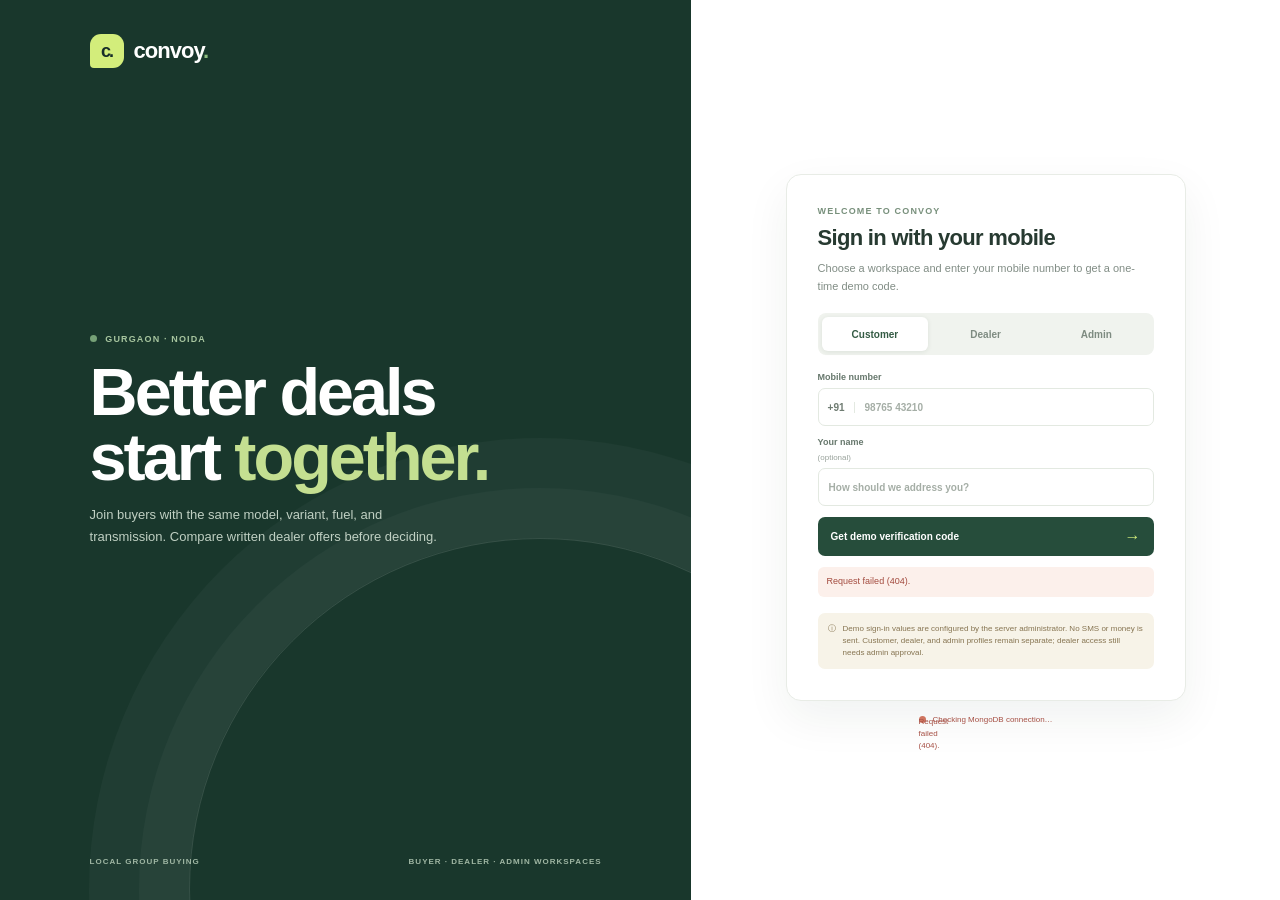
==== portal.html @ 0d0287b5 "feat: prepare protected Convoy group-buying demo Add customer activity, dealer lead filters, admin C" ====
<!doctype html>
<html lang="en">
  <head>
    <meta charset="UTF-8" />
    <meta name="viewport" content="width=device-width, initial-scale=1.0" />
    <meta name="theme-color" content="#172d29" />
    <meta name="description" content="Bring compatible local car buyers together and compare itemized dealer offers." />
    <title>Convoy | Group car buying</title>
    <link rel="stylesheet" href="/portal.css" />
    <script src="/portal.js" defer></script>
  </head>
  <body>
    <main id="loginScreen" class="login-layout">
      <section class="login-story">
        <a class="brand" href="/" aria-label="Convoy home"><span class="brand-mark">c.</span><span>convoy<span class="brand-period">.</span></span></a>
        <div class="story-copy">
          <p class="eyebrow"><span class="eyebrow-dot"></span> GURGAON · NOIDA</p>
          <h1>Better deals<br />start <em>together.</em></h1>
          <p>Join buyers with the same model, variant, fuel, and transmission. Compare written dealer offers before deciding.</p>
        </div>
        <div class="story-foot"><span>LOCAL GROUP BUYING</span><span>BUYER · DEALER · ADMIN WORKSPACES</span></div>
      </section>

      <section class="login-side">
        <div class="login-card">
          <p class="eyebrow">WELCOME TO CONVOY</p>
          <h2>Sign in with your mobile</h2>
          <p class="login-intro">Choose a workspace and enter your mobile number to get a one-time demo code.</p>
          <div class="role-picker" role="group" aria-label="Choose account type">
            <button type="button" class="role-choice active" data-role="CUSTOMER">Customer</button>
            <button type="button" class="role-choice" data-role="DEALER">Dealer</button>
            <button type="button" class="role-choice" data-role="ADMIN">Admin</button>
          </div>
          <form id="loginForm" class="form-stack">
            <label>Mobile number
              <span class="phone-input"><span>+91</span><input id="phoneInput" inputmode="numeric" autocomplete="tel-national" maxlength="10" pattern="[6-9][0-9]{9}" placeholder="98765 43210" required /></span>
            </label>
            <label id="nameField">Your name <span class="optional">(optional)</span><input id="nameInput" maxlength="40" autocomplete="name" placeholder="How should we address you?" /></label>
            <label id="dealerField" class="hidden">Dealership name<input id="dealerInput" maxlength="60" autocomplete="organization" placeholder="e.g. City Motors" /></label>
            <label id="dealerCityField" class="hidden">Dealership city<select id="dealerCityInput"><option value="Gurgaon">Gurgaon</option><option value="Noida">Noida</option></select></label>
            <label id="dealerMakeField" class="hidden">Make represented<select id="dealerMakeInput"></select></label>
            <button id="requestOtpButton" class="primary-button" type="submit">Get demo verification code <span>→</span></button>
          </form>
          <form id="otpForm" class="form-stack hidden">
            <label>6-digit verification code<input id="otpInput" inputmode="numeric" autocomplete="one-time-code" maxlength="6" pattern="[0-9]{6}" placeholder="Enter code" required /></label>
            <button class="primary-button" type="submit">Verify &amp; sign in <span>→</span></button>
            <button id="backToPhoneButton" class="text-button" type="button">Use a different number</button>
          </form>
          <p id="loginMessage" class="message" role="status" aria-live="polite"></p>
          <div class="demo-disclaimer"><span aria-hidden="true">ⓘ</span><span>Demo sign-in values are configured by the server administrator. No SMS or money is sent. Customer, dealer, and admin profiles remain separate; dealer access still needs admin approval.</span></div>
        </div>
        <p id="databaseStatus" class="database-status"><span></span> Checking MongoDB connection…</p>
      </section>
    </main>

    <main id="workspace" class="workspace hidden">
      <aside class="sidebar">
        <a class="brand" href="#top" aria-label="Convoy home"><span class="brand-mark">c.</span><span>convoy<span class="brand-period">.</span></span></a>
        <p class="side-label" id="workspaceLabel">CUSTOMER WORKSPACE</p>
        <a class="side-link active" href="#top"><span aria-hidden="true">⌂</span> Overview</a>
        <a id="groupsNav" class="side-link" href="#buying-groups"><span aria-hidden="true">♧</span> Buying groups</a>
        <a id="ordersNav" class="side-link" href="#my-groups"><span aria-hidden="true">▤</span> My groups</a>
        <a id="dealerNav" class="side-link hidden" href="#dealer-groups"><span aria-hidden="true">↗</span> Dealer leads</a>
        <a id="adminNav" class="side-link hidden" href="#adminTabOverview"><span aria-hidden="true">✓</span> Admin review</a>
        <div class="sidebar-spacer"></div>
        <div class="sidebar-tip">
          <span class="tip-icon" aria-hidden="true">✳</span>
          <b id="sidebarTipTitle">Your choice. Your car.</b>
          <p id="sidebarTipCopy">Compare final on-road totals, not headline discounts.</p>
        </div>
        <div class="sidebar-foot"><span></span> Local demo workspace</div>
      </aside>

      <section class="main-content">
        <header class="topbar">
          <div class="crumb">Workspace <span>/</span><b id="breadcrumbRole">Customer</b></div>
          <div class="topbar-actions"><span class="demo-pill"><i></i> DEMO OTP &amp; PAYMENTS</span><span id="userAvatar" class="user-avatar">C</span><button id="logoutButton" class="logout-button" type="button">Sign out</button></div>
        </header>

        <section id="top" class="welcome-banner">
          <div><p class="eyebrow"><span class="eyebrow-dot"></span> GROUP BUYING, MADE CLEAR</p><h1 id="welcomeTitle">Welcome to Convoy</h1><p id="welcomeCopy">Buy together. Compare itemized quotes. Choose what works for you.</p></div>
          <div class="welcome-art" aria-hidden="true"><div class="welcome-sun"></div><div class="welcome-car"></div><span>BUY BETTER<br />TOGETHER</span></div>
        </section>

        <section id="customerView" class="role-view hidden">
          <section class="stats-grid" aria-label="Customer account summary">
            <article class="stat-card"><span class="stat-label">MY ACTIVE GROUPS</span><div><b id="customerActiveCount">0</b><span class="stat-icon mint">♙</span></div><small>Requests joined or created</small></article>
            <article class="stat-card"><span class="stat-label">PUBLIC GROUPS</span><div><b id="customerGroupCount">0</b><span class="stat-icon peach">⌁</span></div><small>Compatible local buyers</small></article>
            <article class="stat-card accent-stat"><span class="stat-label">DEMO ENTRY FEE</span><div><b>₹500</b><span class="stat-icon lime">✓</span></div><small>Per active membership</small></article>
          </section>

          <section class="customer-grid">
            <div class="main-column">
              <section id="buying-groups" class="panel">
                <div class="panel-heading"><div><p class="eyebrow">PUBLIC GROUPS</p><h2>Find compatible buyers</h2></div><div class="panel-tools"><select id="groupCityFilter" aria-label="Filter by delivery city"><option value="">All cities</option><option value="Gurgaon">Gurgaon</option><option value="Noida">Noida</option></select><button id="refreshCustomerButton" class="quiet-button" type="button">↻ Refresh</button></div></div>
                <p class="panel-description">Groups match the exact model, model year, variant, fuel, transmission, purchase window, and delivery city.</p>
                <div id="customerGroups" class="group-list"></div>
                <div id="customerGroupsEmpty" class="empty-state hidden">No public groups match this filter. Start a group below.</div>
              </section>

              <section id="my-groups" class="panel">
                <div class="panel-heading"><div><p class="eyebrow">YOUR BUYING JOURNEY</p><h2>My groups and offers</h2></div><span id="orderCount" class="count-pill">0 groups</span></div>
                <div id="customerOrders" class="order-list"></div>
                <div id="customerOrdersEmpty" class="empty-state">Groups you create or join will appear here.</div>
              </section>
            </div>

            <aside class="side-column">
              <section id="join-pool" class="panel join-panel">
                <div class="join-head"><span class="join-step">01 / CREATE A BUYING GROUP</span><span class="join-icon">＋</span></div>
                <h2>Start with your exact car</h2>
                <p>A group is for one compatible vehicle specification. Different models form separate groups.</p>
                <form id="groupForm" class="form-stack">
                  <label>Your first name<input id="customerFirstName" maxlength="40" autocomplete="given-name" placeholder="e.g. Aanya" required /></label>
                  <label>Car brand / make<select id="orderMake" required></select></label>
                  <label>Car model<select id="orderModel" required></select></label>
                  <label>Transmission<select id="orderTransmission" required><option value="Manual">Manual</option><option value="Automatic">Automatic</option></select></label>
                  <label>Delivery city<select id="orderCity" required><option value="Gurgaon">Gurgaon</option><option value="Noida">Noida</option></select></label>
                  <label>Fuel type<select id="orderFuel" required><option value="Petrol">Petrol</option><option value="Diesel">Diesel</option><option value="EV">Electric (EV)</option><option value="CNG">CNG</option></select></label>
                  <label>Preferred variant / trim<input id="orderVariant" maxlength="80" placeholder="e.g. SX (O), ZXi, or enter your preference" required /></label>
                  <label>Model year<select id="orderYear"><option>2026</option><option>2027</option><option>2025</option></select></label>
                  <p class="catalog-note">The brand/model directory is not live inventory. Confirm the selected fuel, transmission, trim, and availability with a dealer. Groups match exactly what buyers select.</p>
                  <label>Buying timeline<select id="purchaseWindow"><option value="WITHIN_30_DAYS">Within 30 days</option><option value="ONE_TO_THREE_MONTHS">1–3 months</option><option value="THREE_TO_SIX_MONTHS">3–6 months</option></select></label>
                  <div class="form-row">
                    <label>Buyer target<input id="targetCount" type="number" min="3" max="20" step="1" value="5" required /></label>
                    <label>Group closes<input id="purchaseEndDate" type="date" required /></label>
                  </div>
                  <div class="fee-summary"><span>Entry fee per buyer</span><b>₹500</b></div>
                  <p class="fee-explainer">Demo only. A waitlist spot is free; the entry fee is simulated when you join the group.</p>
                  <button class="submit-button" type="submit">Create group · simulate ₹500 <span>→</span></button>
                  <p id="orderMessage" class="form-message" role="status" aria-live="polite"></p>
                </form>
              </section>
              <section class="panel fee-panel"><p class="eyebrow">FEES, EXPLAINED</p><h2>Clear before you join</h2><div class="fee-line"><span>Active group membership</span><b>₹500</b></div><p>Simulated entry fee. Cancelling before a purchase records a simulated refund.</p><div class="fee-line"><span>Your confirmed purchase</span><b>₹2,000</b></div><p>Recorded only when you individually confirm a dealer offer.</p><div class="simulation-note"><span>ⓘ</span> No real payment is collected. Do not send money for this demo.</div></section>
            </aside>
          </section>
          <section class="panel support-panel">
            <div class="panel-heading"><div><p class="eyebrow">CUSTOMER SUPPORT</p><h2>Report an issue</h2></div></div>
            <form id="customerIssueForm" class="form-stack support-form">
              <div class="form-row">
                <label>Issue type<select id="customerIssueCategory"><option value="QUOTE">Dealer quote</option><option value="PAYMENT">Payment record</option><option value="VEHICLE">Vehicle / delivery</option><option value="DEALER">Dealer conduct</option><option value="ACCOUNT">Account</option><option value="OTHER">Other</option></select></label>
                <label>Related group <span class="optional">(optional)</span><select id="customerIssueGroup"><option value="">No specific group</option></select></label>
              </div>
              <label>Describe the issue<textarea id="customerIssueDescription" rows="3" minlength="10" maxlength="1000" required placeholder="Include the relevant details; do not include sensitive payment information."></textarea></label>
              <button class="submit-button" type="submit">Send to admin review <span>→</span></button>
              <p id="customerIssueMessage" class="form-message" role="status" aria-live="polite"></p>
            </form>
            <div id="customerIssues" class="issue-list"></div>
            <div id="customerIssuesEmpty" class="empty-state">Your reported issues will appear here.</div>
          </section>
        </section>

        <section id="dealerPending" class="panel verification-pending hidden">
          <span class="pending-icon">◷</span><div><p class="eyebrow">DEALER ACCESS</p><h2 id="pendingDealerTitle">Approval required</h2><p id="pendingDealerCopy">A local admin must review and approve this demo dealership before leads and quotes are available.</p></div>
          <button id="refreshDealerApproval" class="quiet-button" type="button">Check approval</button>
        </section>

        <section id="dealerView" class="role-view hidden">
          <section class="stats-grid" aria-label="Dealer account summary">
            <article class="stat-card"><span class="stat-label">ELIGIBLE GROUP LEADS</span><div><b id="dealerGroupCount">0</b><span class="stat-icon mint">♙</span></div><small>Target reached · your make/city</small></article>
            <article class="stat-card"><span class="stat-label">BUYERS IN LEADS</span><div><b id="dealerBuyerCount">0</b><span class="stat-icon peach">⌁</span></div><small>Aggregated counts only</small></article>
            <article class="stat-card accent-stat"><span class="stat-label">MY QUOTATIONS</span><div><b id="dealerQuoteCount">0</b><span class="stat-icon lime">↗</span></div><small>Latest revision per group</small></article>
          </section>
          <section class="dealer-grid">
            <section id="dealer-groups" class="panel">
              <div class="panel-heading"><div><p class="eyebrow">APPROVED DEALER LEADS</p><h2>Target-reached groups</h2></div><button id="refreshDealerButton" class="quiet-button" type="button">↻ Refresh</button></div>
              <p class="panel-description">Only groups matching your approved make and city are listed. Buyer phone numbers and private details are not shared.</p>
              <div class="lead-filters">
                <input id="dealerLeadSearch" type="search" aria-label="Search dealer leads" placeholder="Search model, trim, or city" />
                <select id="dealerLeadQuoteFilter" aria-label="Filter leads by quotation">
                  <option value="ALL">All eligible groups</option>
                  <option value="NO_QUOTES">Waiting for first quote</option>
                  <option value="HAS_QUOTES">Groups with quotes</option>
                </select>
              </div>
              <div id="dealerGroups" class="group-list"></div>
              <div id="dealerGroupsEmpty" class="empty-state hidden">No eligible target-reached group leads in your city yet.</div>
            </section>
            <aside class="panel dealer-quote-panel">
              <div class="dealer-heading"><span class="dealer-icon">↗</span><div><p class="eyebrow">ITEMIZED QUOTATION</p><h2 id="dealerPortalName">Share an offer</h2></div></div>
              <p class="panel-description">Enter written prices. Confirmed benefits reduce the total; conditional offers are displayed separately.</p>
              <form id="dealerQuoteForm" class="form-stack">
                <label>Buying group<select id="dealerGroupSelect" required></select></label>
                <div class="quote-vehicle-card">
                  <span class="quote-vehicle-label">EXACT VEHICLE REQUESTED BY BUYERS</span>
                  <b id="dealerVehicleVariant">Select a buying group to see its requested variant</b>
                </div>
                <label>Quoted exterior colour<input id="vehicleColour" maxlength="50" placeholder="e.g. Atlas White" required /></label>
                <div class="form-row">
                  <label>Dealership outlet / full location<input id="dealerLocation" maxlength="200" placeholder="Outlet name, address, area, city" required /></label>
                  <label>Dealer authorisation reference<input id="authorizationReference" maxlength="100" placeholder="Dealer code or authorisation reference" required /></label>
                </div>
                <div class="form-row">
                  <label>Salesperson name<input id="salespersonName" maxlength="60" required /></label>
                  <label>Sales manager name<input id="managerName" maxlength="60" required /></label>
                </div>
                <div class="form-row">
                  <label>Ex-showroom<input id="dealerExShowroom" type="number" min="1000" max="100000000" step="1000" required /></label>
                  <label>Dealer discount<input id="dealerDiscount" type="number" min="0" max="10000000" step="1000" value="0" required /></label>
                </div>
                <label>GST included in ex-showroom · information only<input id="gstIncludedAmount" type="number" min="0" max="10000000" step="1000" value="0" required /></label>
                <div class="form-row">
                  <label>Confirmed manufacturer benefit<input id="manufacturerBenefit" type="number" min="0" max="10000000" step="1000" value="0" required /></label>
                  <label>Group benefit total<input id="groupBenefitTotal" type="number" min="0" max="100000000" step="1000" value="0" required /></label>
                </div>
                <label>Group benefit description<input id="groupBenefitDescription" maxlength="200" placeholder="Required if a group benefit is offered" /></label>
                <div class="form-row">
                  <label>Insurance amount<input id="insuranceAmount" type="number" min="0" max="10000000" step="1000" value="0" required /></label>
                  <label>Insurance type<select id="insuranceType"><option value="DEALER">Dealer provided</option><option value="BUYER_ARRANGED">Buyer arranged</option></select></label>
                </div>
                <label id="insuranceProviderField">Insurance provider<input id="insuranceProvider" maxlength="100" placeholder="e.g. insurer name" /></label>
                <div class="form-row">
                  <label>RTO / registration fees<input id="registrationAmount" type="number" min="0" max="10000000" step="1000" value="0" required /></label>
                  <label>Road / state tax<input id="roadTaxAmount" type="number" min="0" max="10000000" step="1000" value="0" required /></label>
                </div>
                <div class="form-row">
                  <label>TCS<input id="tcsAmount" type="number" min="0" max="10000000" step="1000" value="0" required /></label>
                  <label>FASTag<input id="fastagAmount" type="number" min="0" max="10000000" step="1000" value="0" required /></label>
                </div>
                <div class="form-row">
                  <label>Hypothecation fee<input id="hypothecationAmount" type="number" min="0" max="10000000" step="1000" value="0" required /></label>
                  <label>Other taxes / statutory charges<input id="otherTaxesAmount" type="number" min="0" max="10000000" step="1000" value="0" required /></label>
                </div>
                <label id="otherTaxesExplanationField" class="hidden">Explain other taxes / charges<input id="otherTaxesExplanation" maxlength="500" /></label>
                <div class="form-row">
                  <label>Accessories<input id="accessoriesAmount" type="number" min="0" max="10000000" step="1000" value="0" required /></label>
                  <label>Handling<input id="handlingAmount" type="number" min="0" max="10000000" step="1000" value="0" required /></label>
                </div>
                <div class="form-row">
                  <label>Logistics<input id="logisticsAmount" type="number" min="0" max="10000000" step="1000" value="0" required /></label>
                  <label>Other charges<input id="otherCharges" type="number" min="0" max="10000000" step="1000" value="0" required /></label>
                </div>
                <label id="otherChargesExplanationField" class="hidden">Explain other charges<input id="otherChargesExplanation" maxlength="500" /></label>
                <div class="conditional-box">
                  <span class="conditional-title">Conditional benefits · not deducted from total</span>
                  <div class="form-row">
                    <label>Exchange bonus<input id="exchangeBonus" type="number" min="0" max="10000000" step="1000" value="0" required /></label>
                    <label>Corporate benefit<input id="corporateBenefit" type="number" min="0" max="10000000" step="1000" value="0" required /></label>
                  </div>
                  <label>Exchange eligibility<input id="exchangeCondition" maxlength="500" placeholder="Eligibility required when bonus > ₹0" /></label>
                  <label>Corporate eligibility<input id="corporateCondition" maxlength="500" placeholder="Eligibility required when benefit > ₹0" /></label>
                </div>
                <div class="form-row">
                  <label>Stock status<select id="stockStatus"><option value="UNCONFIRMED">Not confirmed</option><option value="EXPECTED">Expected</option><option value="CONFIRMED">Confirmed</option></select></label>
                  <label>Quote valid until<input id="quoteValidUntil" type="date" required /></label>
                </div>
                <label>Estimated delivery<input id="deliveryEstimate" maxlength="120" placeholder="e.g. 3–4 weeks after booking" required /></label>
                <label>Terms / exclusions<textarea id="quoteTerms" rows="2" maxlength="2000" placeholder="List conditions and exclusions"></textarea></label>
                <div class="total-preview"><span>Estimated on-road · per car</span><b id="dealerTotalPreview">₹—</b></div>
                <button class="outline-submit" type="submit">Submit / revise written quote <span>↗</span></button>
                <p id="dealerQuoteMessage" class="form-message" role="status" aria-live="polite"></p>
              </form>
              <p class="unverified-note">Demo approval does not verify authorisation. Quote figures are not independently validated.</p>
            </aside>
          </section>
          <section class="panel dealer-offers-panel">
            <div class="panel-heading"><div><p class="eyebrow">QUOTE HISTORY</p><h2>Your latest dealer offers</h2></div></div>
            <div id="dealerQuotes" class="dealer-offer-list"></div>
            <div id="dealerQuotesEmpty" class="empty-state">Your submitted quote revisions will appear here.</div>
          </section>
          <section id="dealerInventoryPanel" class="panel hidden">
            <div class="panel-heading"><div><p class="eyebrow">DEALER INVENTORY</p><h2>Manage available vehicles</h2></div></div>
            <p class="panel-description">This is dealer-entered demo stock, not a live inventory feed or reservation.</p>
            <form id="dealerInventoryForm" class="form-stack inventory-form">
              <input id="inventoryId" type="hidden" />
              <div class="form-row">
                <label>Model<select id="inventoryModel" required></select></label>
                <label>Model year<input id="inventoryYear" type="number" min="2020" max="2030" value="2026" required /></label>
              </div>
              <div class="form-row">
                <label>Variant / trim<input id="inventoryVariant" maxlength="80" required /></label>
                <label>Colour<input id="inventoryColour" maxlength="50" required /></label>
              </div>
              <div class="form-row">
                <label>Fuel<select id="inventoryFuel"><option>Petrol</option><option>Diesel</option><option>EV</option><option>CNG</option></select></label>
                <label>Transmission<select id="inventoryTransmission"><option>Manual</option><option>Automatic</option></select></label>
              </div>
              <div class="form-row">
                <label>City<select id="inventoryCity"><option>Gurgaon</option><option>Noida</option></select></label>
                <label>Quantity<input id="inventoryQuantity" type="number" min="0" max="500" value="1" required /></label>
              </div>
              <div class="form-row">
                <label>Stock status<select id="inventoryStatus"><option value="IN_STOCK">In stock</option><option value="EXPECTED">Expected</option><option value="OUT_OF_STOCK">Out of stock</option></select></label>
                <label>Expected delivery<input id="inventoryDelivery" maxlength="120" placeholder="Optional" /></label>
              </div>
              <button id="inventorySubmitButton" class="submit-button" type="submit">Add inventory item <span>→</span></button>
              <p id="dealerInventoryMessage" class="form-message" role="status" aria-live="polite"></p>
            </form>
            <div id="dealerInventory" class="inventory-list"></div>
            <div id="dealerInventoryEmpty" class="empty-state">No inventory items listed.</div>
          </section>
          <section id="dealerPaymentsPanel" class="panel hidden">
            <div class="panel-heading"><div><p class="eyebrow">PAYMENT STATUS</p><h2>Eligible group payment aggregates</h2></div></div>
            <p class="panel-description">Only group-level simulated counts are shown. Customer names, contact details, amounts per person, and payment records remain admin-only.</p>
            <div id="dealerPayments" class="inventory-list"></div>
            <div id="dealerPaymentsEmpty" class="empty-state">No eligible group payment summaries.</div>
          </section>
          <section id="dealerRatingsPanel" class="panel hidden">
            <div class="panel-heading"><div><p class="eyebrow">BUYER FEEDBACK</p><h2>Dealer ratings</h2></div><span id="dealerRatingSummary" class="count-pill">No ratings</span></div>
            <div id="dealerRatings" class="issue-list"></div>
            <div id="dealerRatingsEmpty" class="empty-state">Ratings from confirmed buyers will appear here.</div>
          </section>
          <section id="dealerIssuesPanel" class="panel hidden support-panel">
            <div class="panel-heading"><div><p class="eyebrow">DEALER SUPPORT</p><h2>Report an issue</h2></div></div>
            <form id="dealerIssueForm" class="form-stack support-form">
              <div class="form-row">
                <label>Issue type<select id="dealerIssueCategory"><option value="QUOTE">Dealer quote</option><option value="PAYMENT">Payment record</option><option value="VEHICLE">Vehicle / delivery</option><option value="DEALER">Dealer conduct</option><option value="ACCOUNT">Account</option><option value="OTHER">Other</option></select></label>
                <label>Related group <span class="optional">(optional)</span><select id="dealerIssueGroup"><option value="">No specific group</option></select></label>
              </div>
              <label>Describe the issue<textarea id="dealerIssueDescription" rows="3" minlength="10" maxlength="1000" required></textarea></label>
              <button class="submit-button" type="submit">Send to admin review <span>→</span></button>
              <p id="dealerIssueMessage" class="form-message" role="status" aria-live="polite"></p>
            </form>
            <div id="dealerIssues" class="issue-list"></div>
            <div id="dealerIssuesEmpty" class="empty-state">Your reported issues will appear here.</div>
          </section>
        </section>

        <section id="adminView" class="role-view hidden">
          <section class="stats-grid" aria-label="Admin summary">
            <article class="stat-card"><span class="stat-label">PENDING DEALERS</span><div><b id="pendingDealerCount">0</b><span class="stat-icon peach">◷</span></div><small>Manual demo approval required</small></article>
            <article class="stat-card"><span class="stat-label">ALL BUYING DEALS</span><div><b id="adminGroupCount">0</b><span class="stat-icon mint">♧</span></div><small>Groups and dealer quotations</small></article>
            <article class="stat-card accent-stat"><span class="stat-label">PAYMENT RECORDS</span><div><b id="adminPaymentCount">0</b><span class="stat-icon lime">₹</span></div><small>Simulated demo entries only</small></article>
          </section>
          <nav class="admin-tabs" aria-label="Admin sections">
            <button type="button" class="admin-tab-button active" data-admin-tab="overview">Overview</button>
            <button type="button" class="admin-tab-button" data-admin-tab="dealers">Dealers</button>
            <button type="button" class="admin-tab-button" data-admin-tab="deals">All deals &amp; quotes</button>
            <button type="button" class="admin-tab-button" data-admin-tab="payments">Payments</button>
            <button type="button" class="admin-tab-button" data-admin-tab="inventory">Inventory</button>
            <button type="button" class="admin-tab-button" data-admin-tab="ratings">Ratings</button>
            <button type="button" class="admin-tab-button" data-admin-tab="issues">Issues</button>
            <button type="button" class="admin-tab-button" data-admin-tab="audit">Activity log</button>
            <button type="button" class="admin-tab-button" data-admin-tab="access">Access</button>
          </nav>
          <section id="adminTabOverview" class="admin-tab">
            <div class="admin-grid">
              <section class="panel">
                <div class="panel-heading"><div><p class="eyebrow">DEALER REVIEW</p><h2>Pending dealer approvals</h2></div><button id="refreshAdminButton" class="quiet-button" type="button">↻ Refresh</button></div>
                <p class="panel-description">Approval is a local demo flag only; it does not verify legal authorisation.</p>
                <div id="adminOverviewDealers" class="admin-dealer-list"></div>
                <div id="adminOverviewDealersEmpty" class="empty-state hidden">No dealership accounts to review.</div>
              </section>
              <section class="panel">
                <div class="panel-heading"><div><p class="eyebrow">GROUP MODERATION</p><h2>Latest buying groups</h2></div></div>
                <div id="adminGroups" class="admin-group-list"></div>
                <div id="adminGroupsEmpty" class="empty-state hidden">No groups have been created.</div>
              </section>
            </div>
          </section>
          <section id="adminTabDealers" class="admin-tab hidden">
            <div id="admin-dealers" class="admin-grid">
              <section class="panel">
                <div class="panel-heading"><div><p class="eyebrow">DEALER DIRECTORY</p><h2>All dealer accounts</h2></div></div>
                <p class="panel-description">Review dealer details and control demo lead access.</p>
                <div id="adminDealers" class="admin-dealer-list"></div>
                <div id="adminDealersEmpty" class="empty-state hidden">No dealership accounts to review.</div>
              </section>
              <section class="panel">
                <div class="panel-heading"><div><p class="eyebrow">ADD A DEALER</p><h2>Create a pending account</h2></div></div>
                <p class="panel-description">The dealer can sign in with their phone and demo OTP after creation. Review their authorisation before granting lead access.</p>
                <form id="adminDealerForm" class="form-stack admin-dealer-form">
                  <label>Dealer contact mobile<input id="adminDealerPhone" inputmode="numeric" maxlength="10" pattern="[6-9][0-9]{9}" required /></label>
                  <label>Dealership name<input id="adminDealerName" maxlength="60" required /></label>
                  <label>Dealership city<select id="adminDealerCity"><option>Gurgaon</option><option>Noida</option></select></label>
                  <label>Make represented<select id="adminDealerMake" required></select></label>
                  <button class="submit-button" type="submit">Add dealer · pending review <span>→</span></button>
                </form>
              </section>
            </div>
          </section>
          <section id="adminTabDeals" class="admin-tab hidden">
            <section class="panel">
              <div class="panel-heading"><div><p class="eyebrow">PLATFORM DEALS</p><h2>All buying groups and quotations</h2></div><button id="exportDealsButton" class="quiet-button" type="button">↓ Export CSV</button></div>
              <p class="panel-description">Review every group, quote revision, dealer location, authorisation reference, and calculated on-road total.</p>
              <div id="adminDeals" class="admin-deals-list"></div>
              <div id="adminDealsEmpty" class="empty-state hidden">No groups or quotations yet.</div>
            </section>
          </section>
          <section id="adminTabPayments" class="admin-tab hidden">
            <section class="stats-grid payment-stats">
              <article class="stat-card"><span class="stat-label">ENTRY FEE EVENTS</span><div><b id="adminEntryFeeCount">0</b><span class="stat-icon mint">₹</span></div><small>₹500 simulated per buyer</small></article>
              <article class="stat-card"><span class="stat-label">REFUND EVENTS</span><div><b id="adminRefundCount">0</b><span class="stat-icon peach">↩</span></div><small>Recorded on group leave</small></article>
              <article class="stat-card"><span class="stat-label">PURCHASE FEE EVENTS</span><div><b id="adminPurchaseFeeCount">0</b><span class="stat-icon lime">✓</span></div><small>₹2,000 simulated per buyer</small></article>
            </section>
            <section class="panel">
              <div class="panel-heading"><div><p class="eyebrow">SIMULATED LEDGER</p><h2>Payment and refund records</h2></div><div class="panel-tools"><span class="demo-pill"><i></i> NO REAL MONEY</span><button id="exportPaymentsButton" class="quiet-button" type="button">↓ Export CSV</button></div></div>
              <p id="adminPaymentDisclaimer" class="panel-description">No real payments are collected. This ledger contains local demo records only.</p>
              <div id="adminPayments" class="admin-ledger-list"></div>
              <div id="adminPaymentsEmpty" class="empty-state hidden">No payment events recorded.</div>
            </section>
          </section>
          <section id="adminTabInventory" class="admin-tab hidden">
            <section class="panel">
              <div class="panel-heading"><div><p class="eyebrow">DEALER STOCK ENTRIES</p><h2>All demo inventory</h2></div><button id="exportInventoryButton" class="quiet-button" type="button">↓ Export CSV</button></div>
              <p class="panel-description">Dealer-entered stock claims are not independently verified or reserved.</p>
              <div id="adminInventory" class="inventory-list"></div>
              <div id="adminInventoryEmpty" class="empty-state hidden">No dealer inventory has been listed.</div>
            </section>
          </section>
          <section id="adminTabRatings" class="admin-tab hidden">
            <section class="panel">
              <div class="panel-heading"><div><p class="eyebrow">PURCHASE FEEDBACK</p><h2>Customer ratings</h2></div><div class="panel-tools"><span id="adminRatingSummary" class="count-pill">No ratings</span><button id="exportRatingsButton" class="quiet-button" type="button">↓ Export CSV</button></div></div>
              <div id="adminRatings" class="issue-list"></div>
              <div id="adminRatingsEmpty" class="empty-state hidden">No eligible purchase ratings yet.</div>
            </section>
          </section>
          <section id="adminTabIssues" class="admin-tab hidden">
            <section class="panel">
              <div class="panel-heading"><div><p class="eyebrow">CUSTOMER &amp; DEALER SUPPORT</p><h2>Issue tickets</h2></div><button id="exportIssuesButton" class="quiet-button" type="button">↓ Export CSV</button></div>
              <div id="adminIssues" class="issue-list"></div>
              <div id="adminIssuesEmpty" class="empty-state hidden">No issue tickets reported.</div>
            </section>
          </section>
          <section id="adminTabAudit" class="admin-tab hidden">
            <section class="panel">
              <div class="panel-heading"><div><p class="eyebrow">ADMIN AUDIT TRAIL</p><h2>Recent platform activity</h2></div><button id="exportAuditButton" class="quiet-button" type="button">↓ Export CSV</button></div>
              <p class="panel-description">Actor identifiers are one-way fingerprints. This history records important admin, dealer, group, payment, rating, and issue actions.</p>
              <div id="adminAudit" class="admin-audit-list"></div>
              <div id="adminAuditEmpty" class="empty-state hidden">No platform activity recorded yet.</div>
            </section>
          </section>
          <section id="adminTabAccess" class="admin-tab hidden">
            <section class="panel">
              <div class="panel-heading"><div><p class="eyebrow">ACCOUNT ACCESS</p><h2>Roles, dealer status, and active sessions</h2></div></div>
              <p class="panel-description">Revoke an account's current sessions to immediately require a new OTP sign-in. Phone numbers are masked.</p>
              <div id="adminAccess" class="admin-access-list"></div>
              <div id="adminAccessEmpty" class="empty-state hidden">No accounts available.</div>
            </section>
          </section>
          <p id="adminMessage" class="form-message admin-message" role="status" aria-live="polite"></p>
        </section>

        <footer class="page-footer"><span>convoy<span class="brand-period">.</span> · MongoDB local MVP</span><span>OTP, dealer approval, and payments are demo-only.</span></footer>
      </section>
    </main>
  </body>
</html>
---- portal.css ----
:root {
  font-family: "Segoe UI", Arial, sans-serif;
  color: #23332f;
  background: #f5f6f1;
  font-synthesis: none;
  text-rendering: optimizeLegibility;
  --ink: #20332e;
  --muted: #829089;
  --green: #2f725c;
  --forest: #172d29;
  --line: #e9ebe5;
  --paper: #fff;
  --lime: #d3ed7b;
  --shadow: 0 7px 25px #1e35270a;
}

* { box-sizing: border-box; }
html { scroll-behavior: smooth; }
body { margin: 0; min-width: 320px; }
button, input, select { font: inherit; }
button, a, select { -webkit-tap-highlight-color: transparent; }
button { cursor: pointer; }
.hidden { display: none !important; }
.eyebrow, .side-label, .stat-label, .join-step { margin: 0; font-size: 9px; font-weight: 800; letter-spacing: 1.15px; }
.eyebrow { color: #78907c; }
.eyebrow-dot { display: inline-block; width: 7px; height: 7px; margin-right: 5px; border-radius: 50%; background: #76a177; }
.brand { display: flex; width: fit-content; align-items: center; gap: 10px; color: #fff; text-decoration: none; font-size: 22px; font-weight: 800; letter-spacing: -1px; }
.brand-mark { display: grid; width: 34px; height: 34px; place-items: center; border-radius: 11px 11px 11px 4px; background: var(--lime); color: var(--forest); font-size: 18px; letter-spacing: -2px; }
.brand-period { color: #8ebd80; }

.login-layout { display: grid; min-height: 100vh; grid-template-columns: minmax(0, 1.08fr) minmax(390px, .92fr); background: #fff; }
.login-story { position: relative; display: flex; min-height: 100vh; flex-direction: column; justify-content: space-between; overflow: hidden; padding: 34px clamp(35px, 7vw, 105px); background: #19372c; color: #fff; }
.login-story::after { position: absolute; right: -200px; bottom: -340px; width: 700px; height: 700px; border: 1px solid #ffffff20; border-radius: 50%; box-shadow: 0 0 0 50px #ffffff08, 0 0 0 100px #ffffff08; content: ""; }
.login-story .brand { position: relative; z-index: 1; }
.story-copy { position: relative; z-index: 1; max-width: 475px; margin-top: -30px; }
.login-story .eyebrow { color: #a7c59f; }
.story-copy h1 { margin: 16px 0 14px; font-size: clamp(42px, 5.2vw, 72px); letter-spacing: -3px; line-height: .98; }
.story-copy h1 em { color: #c4df91; font-style: normal; }
.story-copy > p:last-child { max-width: 365px; color: #c0d0c3; font-size: 13px; line-height: 1.7; }
.story-foot { position: relative; z-index: 1; display: flex; justify-content: space-between; gap: 15px; color: #9fb6a3; font-size: 8px; font-weight: 700; letter-spacing: 1px; }
.login-side { display: grid; align-content: center; justify-items: center; padding: 35px; }
.login-card { width: min(100%, 400px); padding: 31px; border: 1px solid #e8ece6; border-radius: 15px; background: #fff; box-shadow: 0 17px 45px #152f2310; }
.login-card h2 { margin: 9px 0 0; color: #273a31; font-size: 22px; letter-spacing: -.7px; }
.login-intro { margin: 9px 0 18px; color: #818d85; font-size: 11px; line-height: 1.6; }
.role-picker { display: grid; grid-template-columns: 1fr 1fr; gap: 4px; margin-bottom: 17px; padding: 4px; border-radius: 8px; background: #f0f3ee; }
.role-choice { min-height: 34px; border: 0; border-radius: 6px; background: transparent; color: #7e8b81; font-size: 10px; font-weight: 700; }
.role-choice.active { background: #fff; color: #345b44; box-shadow: 0 1px 5px #213c2818; }
.form-stack { display: grid; gap: 11px; }
.form-stack label { display: grid; gap: 6px; color: #66776c; font-size: 9px; font-weight: 700; }
.optional { color: #9aa39c; font-size: 8px; font-weight: 400; }
.form-stack input, .form-stack select { width: 100%; height: 38px; padding: 0 10px; border: 1px solid #e3e9e1; border-radius: 7px; outline: none; background: #fff; color: #34473b; font-size: 10px; }
.form-stack input:focus, .form-stack select:focus { border-color: #9cbe91; box-shadow: 0 0 0 3px #95b9851c; }
.form-stack input::placeholder { color: #a5aea6; }
.phone-input { display: flex; height: 38px; align-items: center; border: 1px solid #e3e9e1; border-radius: 7px; }
.phone-input:focus-within { border-color: #9cbe91; box-shadow: 0 0 0 3px #95b9851c; }
.phone-input > span { padding: 0 9px; border-right: 1px solid #e3e9e1; color: #6f7c72; font-size: 10px; }
.phone-input input { height: 36px; border: 0; box-shadow: none !important; }
.primary-button, .submit-button, .outline-submit { display: flex; min-height: 39px; align-items: center; justify-content: space-between; padding: 0 13px; border: 0; border-radius: 7px; background: #264d3b; color: #fff; font-size: 10px; font-weight: 800; }
.primary-button:hover, .submit-button:hover { background: #35664e; }
.primary-button span, .submit-button span, .outline-submit span { color: var(--lime); font-size: 16px; }
.primary-button:disabled, .submit-button:disabled, .outline-submit:disabled { cursor: wait; opacity: .7; }
.text-button { border: 0; background: transparent; color: #66836c; font-size: 9px; font-weight: 700; }
.message { min-height: 0; margin: 0; color: #557a59; font-size: 9px; line-height: 1.5; }
.message:not(:empty) { margin-top: 11px; padding: 8px 9px; border-radius: 6px; background: #edf5e9; }
.message.error { color: #a34b3f; }
.message.error:not(:empty) { background: #fcf0eb; }
.demo-disclaimer { display: flex; gap: 7px; margin-top: 16px; padding: 10px; border-radius: 7px; background: #f7f3e8; color: #867451; font-size: 8px; line-height: 1.5; }
.demo-disclaimer b { color: #6e5c32; }
.database-status { display: flex; max-width: 420px; align-items: flex-start; gap: 7px; margin: 13px 0 0; color: #a65045; font-size: 8px; line-height: 1.5; }
.database-status > span { width: 7px; height: 7px; flex: none; margin-top: 2px; border-radius: 50%; background: #cf7560; }
.database-status.connected { color: #63806a; }
.database-status.connected > span { background: #6baa74; }

.workspace { min-height: 100vh; }
.sidebar { position: fixed; inset: 0 auto 0 0; z-index: 3; display: flex; width: 225px; flex-direction: column; padding: 25px 18px 17px; background: var(--forest); color: #fff; }
.sidebar .brand { margin: 0 0 51px 4px; }
.side-label { margin: 0 9px 11px; color: #82978d; font-size: 8px; }
.side-link { display: flex; align-items: center; gap: 12px; margin: 2px 0; padding: 11px 10px; border-radius: 8px; color: #b6c4bd; text-decoration: none; font-size: 11px; font-weight: 600; }
.side-link span { width: 17px; color: #98b0a2; font-size: 16px; text-align: center; }
.side-link.active, .side-link:hover { background: #ffffff12; color: #fff; }
.sidebar-spacer { flex: 1; }
.sidebar-tip { padding: 13px; border: 1px solid #ffffff1b; border-radius: 10px; background: #ffffff09; }
.tip-icon { display: grid; width: 25px; height: 25px; margin-bottom: 10px; place-items: center; border-radius: 8px; background: var(--lime); color: #294536; }
.sidebar-tip b { font-size: 10px; }
.sidebar-tip p { margin: 6px 0 0; color: #aabbb2; font-size: 9px; line-height: 1.6; }
.sidebar-foot { padding: 16px 4px 0; color: #aabbb2; font-size: 9px; }
.sidebar-foot span { display: inline-block; width: 7px; height: 7px; margin-right: 7px; border-radius: 50%; background: #77d19c; }
.main-content { max-width: 1600px; margin-left: 225px; padding: 0 37px 24px; }
.topbar { display: flex; height: 61px; align-items: center; justify-content: space-between; border-bottom: 1px solid #e8ebe5; }
.crumb { color: #78857d; font-size: 10px; font-weight: 600; }
.crumb span { padding: 0 8px; color: #bbc3bc; }
.crumb b { color: #3d5345; }
.topbar-actions { display: flex; align-items: center; gap: 12px; }
.demo-pill { padding: 7px 9px; border-radius: 20px; background: #f6f0e2; color: #856d39; font-size: 7px; font-weight: 800; letter-spacing: .55px; }
.demo-pill i { display: inline-block; width: 6px; height: 6px; margin-right: 5px; border-radius: 50%; background: #c79847; }
.user-avatar { display: grid; width: 28px; height: 28px; place-items: center; border-radius: 50%; background: #e8efdf; color: #53744f; font-size: 10px; font-weight: 800; }
.logout-button { padding: 7px 9px; border: 1px solid #e7ebe4; border-radius: 6px; background: #fff; color: #64746a; font-size: 8px; font-weight: 700; }
.welcome-banner { position: relative; display: flex; min-height: 150px; align-items: center; justify-content: space-between; overflow: hidden; margin: 19px 0 14px; padding: 22px 27px; border-radius: 12px; background: #e7efe6; }
.welcome-banner h1 { margin: 7px 0 5px; color: #203a2e; font-size: clamp(23px, 2.4vw, 31px); letter-spacing: -1px; }
.welcome-banner > div:first-child > p:last-child { margin: 0; color: #768679; font-size: 10px; }
.welcome-art { position: absolute; inset: 0 0 0 68%; overflow: hidden; }
.welcome-sun { position: absolute; top: -97px; right: 12%; width: 230px; height: 230px; border: 1px solid #c2d1bd; border-radius: 50%; box-shadow: 0 0 0 30px #dce8da; }
.welcome-car { position: absolute; right: 25%; bottom: 43px; width: 105px; height: 29px; border: 3px solid #385f46; border-radius: 49% 25% 15% 17%; background: #eaf1d5; transform: skew(-12deg); }
.welcome-car::before { position: absolute; top: -17px; left: 28px; width: 48px; height: 18px; border: 3px solid #385f46; border-bottom: 0; border-radius: 55% 55% 0 0; content: ""; }
.welcome-art > span { position: absolute; top: 34px; right: 9%; color: #587859; font-size: 7px; font-weight: 800; letter-spacing: 1px; line-height: 1.5; }
.stats-grid { display: grid; grid-template-columns: repeat(3, minmax(0, 1fr)); gap: 10px; margin-bottom: 13px; }
.stat-card { min-width: 0; padding: 12px 14px; border: 1px solid #e9ece6; border-radius: 9px; background: #fff; box-shadow: var(--shadow); }
.stat-label { color: #909a92; font-size: 7px; letter-spacing: .9px; }
.stat-card > div { display: flex; align-items: center; justify-content: space-between; margin: 6px 0 4px; }
.stat-card > div > b { overflow: hidden; color: #293d32; font-size: 21px; letter-spacing: -.7px; text-overflow: ellipsis; white-space: nowrap; }
.stat-card > small { color: #8e9990; font-size: 8px; }
.stat-icon { display: grid; width: 26px; height: 26px; flex: none; place-items: center; border-radius: 8px; font-size: 14px; }
.mint { background: #eaf3e9; color: #578160; }
.peach { background: #f7eee3; color: #ab8254; }
.lime { background: #eaf2d1; color: #607738; }
.accent-stat { border-color: #e1e9d8; background: #f2f5e8; }
.accent-stat > div > b { color: #47613f; }
.customer-grid, .dealer-grid { display: grid; grid-template-columns: minmax(0, 1.55fr) minmax(255px, .82fr); gap: 13px; align-items: start; }
.main-column, .side-column { display: grid; min-width: 0; gap: 13px; }
.panel { min-width: 0; padding: 16px; border: 1px solid #e9ece6; border-radius: 10px; background: #fff; box-shadow: var(--shadow); }
.panel-heading { display: flex; align-items: center; justify-content: space-between; gap: 10px; }
.panel-tools { display: flex; flex: none; align-items: center; gap: 7px; }
.panel-heading .eyebrow { margin-bottom: 4px; }
.panel h2 { margin: 0; color: #293d33; font-size: 15px; letter-spacing: -.3px; }
.panel-description { margin: 7px 0 12px; color: #87938a; font-size: 9px; line-height: 1.6; }
.quiet-button { padding: 6px 8px; border: 1px solid #e7ece5; border-radius: 6px; background: #fff; color: #708375; font-size: 8px; font-weight: 700; }
.count-pill { padding: 5px 8px; border-radius: 12px; background: #f0f4e9; color: #6a805f; font-size: 8px; font-weight: 700; white-space: nowrap; }
.group-list, .order-list, .dealer-offer-list { display: grid; gap: 8px; }
.group-card { display: grid; grid-template-columns: 34px minmax(0, 1fr) auto; align-items: center; gap: 9px; padding: 10px; border: 1px solid #edf0ea; border-radius: 8px; }
.group-car-icon { display: grid; width: 32px; height: 32px; place-items: center; border-radius: 8px; background: #eef3e8; color: #5a805f; font-size: 15px; }
.group-info { min-width: 0; }
.group-info b, .group-info small, .group-demand { display: block; overflow: hidden; text-overflow: ellipsis; white-space: nowrap; }
.group-info b { color: #34483a; font-size: 9px; }
.group-info small { margin-top: 3px; color: #89968c; font-size: 8px; }
.group-demand { margin-top: 5px; color: #67846c; font-size: 7px; font-weight: 700; }
.group-offer { display: grid; gap: 3px; text-align: right; }
.group-offer small { color: #91a08e; font-size: 6px; font-weight: 800; letter-spacing: .4px; }
.group-offer b { color: #344d37; font-size: 10px; }
.group-offer span { color: #8b978d; font-size: 7px; }
.empty-state { padding: 19px 9px; color: #849087; font-size: 9px; text-align: center; }
.order-card { padding: 12px; border: 1px solid #e9ede6; border-radius: 8px; background: #fcfdfa; }
.order-top { display: flex; align-items: flex-start; justify-content: space-between; gap: 8px; }
.order-top .eyebrow { font-size: 7px; }
.order-top h3 { margin: 4px 0 0; color: #35463b; font-size: 11px; }
.order-top h3 span { color: #758279; font-size: 9px; font-weight: 500; }
.status-tag { padding: 5px 7px; border-radius: 12px; background: #eff3ea; color: #6c805f; font-size: 7px; font-weight: 700; white-space: nowrap; }
.status-tag.confirmed { background: #e5f1e4; color: #3f784e; }
.status-tag.cancelled { background: #f4ebe7; color: #91614f; }
.payment-list { display: flex; flex-wrap: wrap; gap: 5px; margin: 9px 0; }
.payment-chip { padding: 5px 7px; border-radius: 5px; background: #f2f5ed; color: #6c7d68; font-size: 7px; font-weight: 700; }
.payment-chip.refunded { background: #eff3e8; color: #688047; }
.awaiting-note, .confirmed-note { margin: 8px 0; color: #859087; font-size: 8px; }
.confirmed-note { padding: 8px; border-radius: 6px; background: #edf5e9; color: #547452; }
.order-quotes { margin-top: 11px; padding-top: 10px; border-top: 1px solid #e9ede6; }
.order-quotes h4 { margin: 0 0 7px; color: #718071; font-size: 8px; }
.order-quote { display: grid; grid-template-columns: minmax(0, 1fr) auto auto; align-items: center; gap: 8px; padding: 8px 0; border-top: 1px solid #edf0ea; }
.order-quote > div { min-width: 0; }
.order-quote b, .order-quote small { display: block; }
.order-quote b { overflow: hidden; color: #3c5041; font-size: 8px; text-overflow: ellipsis; white-space: nowrap; }
.order-quote small { margin-top: 3px; color: #8a958c; font-size: 7px; }
.order-quote > strong { color: #314b35; font-size: 9px; white-space: nowrap; }
.order-quote button { padding: 6px 7px; border: 0; border-radius: 5px; background: #294f3b; color: #fff; font-size: 7px; font-weight: 700; text-align: center; }
.order-quote button small { margin-top: 3px; color: #d6e5c1; font-size: 6px; }
.cancel-order-button { margin-top: 7px; padding: 6px 0; border: 0; background: transparent; color: #9b6456; font-size: 7px; font-weight: 700; }
.join-panel { border-color: #294f3e; background: #1d3d31; color: #fff; }
.join-head { display: flex; align-items: center; justify-content: space-between; }
.join-step { color: #a1c29c; font-size: 7px; }
.join-icon { display: grid; width: 25px; height: 25px; place-items: center; border-radius: 8px; background: #ffffff12; color: var(--lime); font-size: 16px; }
.join-panel h2 { margin-top: 11px; color: #fff; font-size: 16px; }
.join-panel > p { margin: 6px 0 12px; color: #b2c2b5; font-size: 8px; line-height: 1.6; }
.join-panel .form-stack label { color: #d0dbd1; font-size: 8px; }
.join-panel .form-stack input, .join-panel .form-stack select { height: 32px; border-color: #ffffff29; background: #284a3b; color: #fff; font-size: 9px; }
.join-panel .form-stack input::placeholder { color: #a1b3a5; }
.fee-summary, .total-preview { display: flex; align-items: center; justify-content: space-between; padding: 9px; border: 1px solid #ffffff23; border-radius: 6px; color: #cbd9ca; font-size: 8px; }
.fee-summary b { color: #e0efad; font-size: 12px; }
.fee-explainer { margin: -5px 0 0; color: #adc0ae; font-size: 7px; line-height: 1.5; }
.submit-button { min-height: 34px; background: var(--lime); color: #294335; font-size: 8px; }
.submit-button span { color: #44613b; }
.form-message { min-height: 0; margin: 0; color: #dde9ce; font-size: 8px; line-height: 1.45; }
.form-message:not(:empty) { padding: 7px 8px; border-radius: 5px; background: #ffffff12; }
.form-message.error { color: #ffd2be; }
.fee-panel .eyebrow { margin-bottom: 5px; }
.fee-panel h2 { margin-bottom: 11px; font-size: 13px; }
.fee-line { display: flex; justify-content: space-between; gap: 8px; padding: 8px 0; border-top: 1px solid #edf0ea; color: #69766b; font-size: 8px; }
.fee-line b { color: #35553c; font-size: 9px; }
.fee-panel > p:not(.eyebrow) { margin: -2px 0 8px; color: #929c93; font-size: 7px; line-height: 1.5; }
.simulation-note { display: flex; gap: 6px; margin-top: 10px; padding: 8px; border-radius: 6px; background: #f7f3e7; color: #87774e; font-size: 7px; line-height: 1.45; }
.dealer-grid { margin-bottom: 13px; }
.lead-filters { display: grid; grid-template-columns: minmax(0, 1fr) minmax(170px, .6fr); gap: 8px; margin: 11px 0; }
.lead-filters input, .lead-filters select { min-width: 0; height: 34px; padding: 0 9px; border: 1px solid #e3e9e1; border-radius: 6px; background: #fff; color: #526553; font-size: 8px; }
.activity-timeline { grid-column: 2 / 4; width: 100%; padding: 8px 0 0; border-top: 1px solid #edf0ea; color: #758378; font-size: 8px; }
.activity-timeline summary { cursor: pointer; color: #5f765f; font-weight: 700; }
.activity-timeline ol { display: grid; gap: 6px; margin: 8px 0 0; padding-left: 17px; }
.activity-timeline li { padding-left: 2px; }
.activity-timeline li time { display: block; margin-top: 2px; color: #89968c; font-size: 7px; }
.dealer-quote-panel { padding: 15px; }
.dealer-heading { display: flex; align-items: center; gap: 8px; }
.dealer-icon { display: grid; width: 28px; height: 28px; place-items: center; border-radius: 8px; background: #eff4e8; color: #628261; font-size: 14px; }
.dealer-heading .eyebrow { margin-bottom: 3px; font-size: 7px; }
.dealer-heading h2 { font-size: 13px; }
.dealer-quote-panel .form-stack { gap: 9px; }
.dealer-quote-panel .form-stack label { font-size: 8px; }
.dealer-quote-panel .form-stack input, .dealer-quote-panel .form-stack select { height: 32px; font-size: 9px; }
.form-row { display: grid; grid-template-columns: 1fr 1fr; gap: 8px; }
.currency-field { position: relative; display: block; }
.currency-field > span { position: absolute; top: 9px; left: 9px; z-index: 1; color: #87948a; font-size: 8px; font-weight: 400; }
.currency-field input { padding-left: 20px !important; }
.total-preview { border-color: #e7ede2; background: #f5f8f1; color: #738172; }
.total-preview b { color: #405f42; font-size: 11px; }
.outline-submit { min-height: 33px; border: 1px solid #dfe8dc; background: #f5f8f1; color: #57745a; font-size: 8px; }
.outline-submit:hover { background: #ebf2e7; }
.unverified-note { margin: 11px 0 0; padding-top: 9px; border-top: 1px solid #edf0ea; color: #929d94; font-size: 7px; line-height: 1.5; }
.select-group-button { grid-column: 2 / 4; justify-self: end; padding: 6px 8px; border: 0; border-radius: 5px; background: #eff4e9; color: #54744f; font-size: 7px; font-weight: 700; }
.select-group-button span { padding-left: 5px; }
.dealer-offers-panel { margin-bottom: 13px; }
.dealer-offer-row { display: grid; grid-template-columns: minmax(0, 1fr) auto auto; align-items: center; gap: 10px; padding: 10px 0; border-bottom: 1px solid #edf0ea; color: #7d8a80; font-size: 8px; }
.dealer-offer-row:last-child { border-bottom: 0; }
.dealer-offer-row > div { min-width: 0; }
.dealer-offer-row b, .dealer-offer-row small { display: block; overflow: hidden; text-overflow: ellipsis; white-space: nowrap; }
.dealer-offer-row b { color: #415343; font-size: 9px; }
.dealer-offer-row small { margin-top: 3px; color: #919b93; font-size: 7px; }
.dealer-offer-row strong { color: #426142; font-size: 9px; white-space: nowrap; }
.page-footer { display: flex; justify-content: space-between; gap: 10px; margin: 16px 2px 0; color: #98a198; font-size: 7px; }

@media (max-width: 1050px) {
  .main-content { padding-right: 22px; padding-left: 22px; }
  .customer-grid, .dealer-grid { grid-template-columns: minmax(0, 1.25fr) minmax(250px, .85fr); gap: 10px; }
}
@media (max-width: 820px) {
  .login-layout { grid-template-columns: 1fr; }
  .login-story { min-height: 255px; padding: 20px 25px; }
  .login-story .brand { font-size: 18px; }
  .login-story .brand-mark { width: 29px; height: 29px; }
  .story-copy { margin: 27px 0 20px; }
  .story-copy h1 { margin: 8px 0; font-size: 38px; }
  .story-copy > p:last-child { max-width: 390px; margin-bottom: 0; font-size: 10px; }
  .story-foot { font-size: 7px; }
  .login-side { padding: 24px 16px; }
  .sidebar { width: 58px; align-items: center; padding: 16px 6px; }
  .sidebar .brand { margin: 0 0 33px; }
  .sidebar .brand > span:last-child, .side-label, .sidebar-tip { display: none; }
  .side-link { justify-content: center; width: 42px; padding: 11px 0; font-size: 0; }
  .side-link span { font-size: 17px; }
  .sidebar-foot { padding: 13px 0 0; font-size: 0; }
  .sidebar-foot span { margin: 0; }
  .main-content { margin-left: 58px; padding-right: 14px; padding-left: 14px; }
  .customer-grid, .dealer-grid { grid-template-columns: 1fr; }
  .side-column { grid-row: 1; grid-template-columns: 1fr 1fr; align-items: start; }
}
@media (max-width: 540px) {
  .login-story { min-height: 220px; padding: 17px 17px; }
  .story-copy { margin: 23px 0 15px; }
  .story-copy h1 { font-size: 33px; }
  .story-copy > p:last-child { font-size: 9px; }
  .story-foot { font-size: 6px; }
  .login-side { padding: 17px 12px; }
  .login-card { padding: 21px 17px; }
  .main-content { padding-right: 9px; padding-left: 9px; }
  .topbar { height: 53px; }
  .demo-pill { font-size: 0; }
  .demo-pill i { margin: 0; }
  .topbar-actions { gap: 7px; }
  .welcome-banner { min-height: 125px; padding: 17px; }
  .welcome-banner h1 { font-size: 22px; }
  .welcome-banner > div:first-child > p:last-child { max-width: 240px; font-size: 8px; line-height: 1.5; }
  .welcome-art { left: 60%; opacity: .65; }
  .welcome-art > span { display: none; }
  .stats-grid { gap: 5px; }
  .stat-card { padding: 10px 8px; }
  .stat-label { min-height: 16px; font-size: 6px; letter-spacing: .4px; }
  .stat-card > div > b { font-size: 18px; }
  .stat-card > small { font-size: 7px; line-height: 1.4; }
  .stat-icon { width: 22px; height: 22px; }
  .side-column { grid-template-columns: 1fr; }
  .group-card { grid-template-columns: 31px minmax(0, 1fr) auto; gap: 6px; padding: 8px; }
  .group-offer b { font-size: 8px; }
  .group-offer small { font-size: 5px; }
  .group-offer span { font-size: 6px; }
  .order-quote { grid-template-columns: minmax(0, 1fr) auto; }
  .order-quote button { grid-column: 1 / 3; justify-self: stretch; }
  .dealer-offer-row { grid-template-columns: minmax(0, 1fr) auto; }
  .dealer-offer-row > span { display: none; }
  .page-footer { flex-direction: column; }
}

.role-picker { grid-template-columns: repeat(3, 1fr); }
.catalog-note { margin: -3px 0 0; color: #adc0ae; font-size: 7px; line-height: 1.5; }
.quote-vehicle-card { display: grid; gap: 5px; padding: 10px; border: 1px solid #e8eee1; border-radius: 7px; background: #f5f8f1; }
.quote-vehicle-label { color: #82917e; font-size: 7px; font-weight: 800; letter-spacing: .65px; }
.quote-vehicle-card b { color: #405d45; font-size: 9px; line-height: 1.5; }
.quote-dealer-details { display: grid; gap: 4px; margin: 8px 0; padding: 9px; border-radius: 6px; background: #f5f7f2; color: #79877c; font-size: 7px; line-height: 1.5; }
.quote-dealer-details b { color: #405543; font-size: 8px; }
.quote-dealer-details small { color: #9a8061; }
.quote-line b.informational-amount { color: #748272; font-weight: 500; }
.panel-tools { display: flex; align-items: center; gap: 7px; }
.panel-tools select { max-width: 110px; height: 28px; padding: 0 7px; border: 1px solid #e7ece5; border-radius: 6px; background: #fff; color: #708375; font-size: 8px; }
.group-card { align-items: start; }
.group-demand { margin-bottom: 5px; }
.progress-track { display: block; width: 100%; height: 4px; overflow: hidden; appearance: none; border: 0; border-radius: 5px; background: #edf1ea; }
.progress-track::-webkit-progress-bar { border-radius: 5px; background: #edf1ea; }
.progress-track::-webkit-progress-value { border-radius: 5px; background: #91b379; }
.progress-track::-moz-progress-bar { border-radius: 5px; background: #91b379; }
.group-action { display: grid; min-width: 102px; justify-items: end; gap: 5px; }
.group-action .status-tag { max-width: 120px; overflow: hidden; text-overflow: ellipsis; }
.group-action > span:not(.status-tag) { color: #8b978d; font-size: 7px; text-align: right; }
.small-action-button, .membership-pill { padding: 7px 8px; border: 0; border-radius: 5px; background: #294f3b; color: #fff; font-size: 7px; font-weight: 700; white-space: nowrap; }
.small-action-button:disabled { cursor: wait; opacity: .65; }
.waitlist-button { background: #f3f1e5; color: #756b44; }
.membership-pill { display: inline-block; background: #edf4e9; color: #57754e; }
.waitlist-pill { background: #f6f1e5; color: #80734b; }
.group-offer { min-width: 95px; }
.group-offer .status-tag { justify-self: end; }
.order-specs { display: block; margin-top: 4px; color: #849087; font-size: 7px; }
.order-progress { margin: 10px 0 0; color: #758378; font-size: 8px; }
.quote-section-heading { display: flex; align-items: center; justify-content: space-between; gap: 8px; }
.quote-reference { color: #9aa39b; font-size: 7px; text-align: right; }
.quote-list { margin-top: 5px; }
.quote-line { display: flex; justify-content: space-between; gap: 10px; padding: 5px 0; border-bottom: 1px solid #f0f2ed; color: #818d83; font-size: 7px; }
.quote-line > span { min-width: 0; }
.quote-line b { flex: none; color: #536353; font-size: 7px; text-align: right; }
.quote-line b.discount-amount { color: #58835c; }
.quote-line.quote-total { align-items: start; border-bottom: 0; color: #344c39; font-weight: 700; }
.quote-line.quote-total b { color: #2f573b; font-size: 10px; }
.quote-delivery, .quote-terms { margin: 6px 0; color: #89958b; font-size: 7px; line-height: 1.5; }
.conditional-summary { display: grid; gap: 4px; margin-top: 8px; padding: 8px; border-radius: 6px; background: #f8f4e8; color: #86764f; font-size: 7px; line-height: 1.45; }
.conditional-summary b { color: #75653e; }
.confirm-purchase-button { width: 100%; margin-top: 8px; padding: 8px; border: 0; border-radius: 6px; background: #eaf2d1; color: #48613a; font-size: 8px; font-weight: 800; }
.confirm-purchase-button:disabled { opacity: .65; }
.confirmed-chip { background: #e7f2e4; color: #4b754b; }
.conditional-box { display: grid; gap: 8px; padding: 10px; border: 1px solid #eee8d8; border-radius: 7px; background: #fbfaf6; }
.conditional-title { color: #897a55; font-size: 7px; font-weight: 800; letter-spacing: .3px; }
.dealer-quote-panel textarea { width: 100%; min-height: 52px; padding: 8px 10px; resize: vertical; border: 1px solid #e3e9e1; border-radius: 7px; outline: none; color: #34473b; font: inherit; font-size: 9px; }
.dealer-quote-panel textarea:focus { border-color: #9cbe91; box-shadow: 0 0 0 3px #95b9851c; }
.verification-pending { display: flex; align-items: center; gap: 14px; margin: 22px 0; padding: 20px; }
.verification-pending > div { flex: 1; }
.verification-pending h2 { margin: 5px 0; }
.verification-pending p:last-child { margin: 0; color: #87938a; font-size: 9px; line-height: 1.6; }
.pending-icon { display: grid; width: 38px; height: 38px; flex: none; place-items: center; border-radius: 11px; background: #f7f1e3; color: #987b41; font-size: 20px; }
.admin-grid { display: grid; grid-template-columns: repeat(2, minmax(0, 1fr)); gap: 13px; align-items: start; }
.admin-dealer-list, .admin-group-list { display: grid; gap: 8px; }
.admin-dealer-card { display: grid; grid-template-columns: minmax(0, 1fr) auto; gap: 10px; padding: 10px; border: 1px solid #edf0ea; border-radius: 8px; }
.admin-dealer-info { display: grid; min-width: 0; gap: 4px; }
.admin-dealer-info > b { color: #35483a; font-size: 9px; }
.admin-dealer-info > small { color: #8b968d; font-size: 7px; }
.admin-dealer-actions { display: flex; flex: none; gap: 5px; }
.approve-button, .reject-button { padding: 6px 7px; border: 0; border-radius: 5px; background: #eaf2d1; color: #536d43; font-size: 7px; font-weight: 700; }
.reject-button { background: #f7eeea; color: #976653; }
.admin-group-card { display: grid; gap: 4px; padding: 9px; border: 1px solid #edf0ea; border-radius: 7px; }
.admin-group-card b { color: #435343; font-size: 8px; }
.admin-group-card small { color: #8b968d; font-size: 7px; }
.admin-message { margin-top: 10px; color: #597453; }
.admin-message.form-message:not(:empty) { background: #edf5e9; }
.admin-tabs { display: flex; gap: 5px; overflow-x: auto; margin: 12px 0; padding: 5px; border: 1px solid #e8ece5; border-radius: 9px; background: #fff; }
.admin-tab-button { flex: none; padding: 8px 11px; border: 0; border-radius: 6px; background: transparent; color: #738175; font-size: 8px; font-weight: 700; }
.admin-tab-button.active { background: #eaf1e4; color: #426243; }
.admin-tab { min-width: 0; }
.admin-dealer-form { max-width: 440px; margin-top: 12px; }
.admin-deals-list { display: grid; gap: 10px; }
.admin-deal-card { padding: 11px; border: 1px solid #e9ede6; border-radius: 8px; }
.admin-deal-heading { display: flex; align-items: center; justify-content: space-between; gap: 9px; }
.admin-deal-heading > div { display: grid; gap: 4px; }
.admin-deal-heading b { color: #405343; font-size: 9px; }
.admin-deal-heading small, .admin-deal-empty { color: #89968c; font-size: 7px; }
.admin-deal-empty { margin: 8px 0 0; }
.admin-quote-details { margin-top: 9px; border-top: 1px solid #edf0ea; }
.admin-quote-details summary { display: flex; align-items: center; justify-content: space-between; gap: 10px; padding: 9px 0; cursor: pointer; color: #65756a; font-size: 8px; }
.admin-quote-details summary b { overflow: hidden; text-overflow: ellipsis; white-space: nowrap; }
.admin-quote-details summary strong { flex: none; color: #416244; }
.admin-quote-body { display: grid; gap: 5px; padding: 0 4px 9px; color: #7d8b7f; font-size: 7px; line-height: 1.5; }
.admin-quote-body p { margin: 0; }
.admin-quote-amounts { display: grid; grid-template-columns: repeat(2, minmax(0, 1fr)); gap: 4px 10px; padding: 7px; border-radius: 5px; background: #f6f8f3; }
.admin-quote-total { color: #3f6245; }
.admin-ledger-list, .admin-access-list { display: grid; gap: 7px; }
.admin-ledger-row, .admin-access-row { display: flex; align-items: center; justify-content: space-between; gap: 10px; padding: 9px; border: 1px solid #edf0ea; border-radius: 7px; }
.admin-ledger-info, .admin-access-info { display: grid; min-width: 0; gap: 4px; }
.admin-ledger-info b, .admin-access-info b { color: #435445; font-size: 8px; text-transform: capitalize; }
.admin-ledger-info small, .admin-access-info small { color: #8c978e; font-size: 7px; line-height: 1.4; }
.admin-ledger-row > strong { flex: none; color: #536d4c; font-size: 9px; }
.admin-ledger-row > strong.ledger-refund { color: #9a6956; }
.revoke-access-button { flex: none; padding: 6px 8px; border: 1px solid #efdfd8; border-radius: 5px; background: #fbf3ef; color: #8d5f4b; font-size: 7px; font-weight: 700; }
.admin-message.error { color: #a34b3f; }
.admin-message.error.form-message:not(:empty) { background: #fcf0eb; }
.support-panel { margin-top: 13px; }
.support-form { max-width: 720px; margin: 12px 0; }
.form-stack textarea, .issue-admin-controls textarea { width: 100%; min-height: 55px; padding: 8px 10px; resize: vertical; border: 1px solid #e3e9e1; border-radius: 7px; outline: none; color: #34473b; font: inherit; font-size: 9px; }
.form-stack textarea:focus, .issue-admin-controls textarea:focus { border-color: #9cbe91; box-shadow: 0 0 0 3px #95b9851c; }
.issue-list, .inventory-list { display: grid; gap: 8px; margin-top: 10px; }
.issue-card, .inventory-row { display: grid; gap: 7px; padding: 10px; border: 1px solid #edf0ea; border-radius: 8px; color: #758378; font-size: 8px; line-height: 1.5; }
.issue-card p { margin: 0; white-space: pre-wrap; }
.issue-card > small, .inventory-row small { color: #89968c; font-size: 7px; }
.issue-card-heading { display: flex; align-items: flex-start; justify-content: space-between; gap: 10px; }
.issue-card-heading b, .inventory-row b { color: #405343; font-size: 8px; }
.issue-admin-note { padding: 7px; border-radius: 5px; background: #f3f6ef; }
.issue-admin-controls { display: grid; grid-template-columns: minmax(120px, .4fr) minmax(0, 1fr) auto; align-items: center; gap: 7px; }
.issue-admin-controls select { min-height: 32px; border: 1px solid #e3e9e1; border-radius: 6px; background: #fff; color: #526553; font-size: 8px; }
.inventory-row { grid-template-columns: minmax(0, 1fr) auto auto; align-items: center; }
.inventory-row > div { display: grid; gap: 3px; }
.purchase-rating { display: grid; gap: 8px; margin-top: 10px; padding: 10px; border-radius: 7px; background: #f5f8f1; color: #506750; font-size: 8px; }
.purchase-rating .form-stack { max-width: 450px; }
.rating-display { color: #91753f; font-weight: 800; }
.permission-box { display: flex; grid-column: 1 / -1; flex-wrap: wrap; align-items: center; gap: 7px 12px; padding-top: 8px; border-top: 1px solid #edf0ea; }
.permission-box > b { width: 100%; color: #68796b; font-size: 8px; }
.permission-choice { display: flex; align-items: center; gap: 4px; color: #718074; font-size: 7px; }
.permission-choice input { width: 13px; height: 13px; accent-color: #4c7957; }
.permission-box > button { margin-left: auto; }
.admin-access-info .status-tag { width: fit-content; }
.admin-audit-list { display: grid; gap: 7px; }
.admin-audit-row { display: grid; gap: 5px; padding: 9px; border: 1px solid #edf0ea; border-radius: 7px; color: #596a5c; font-size: 8px; }
.admin-audit-row > div { display: grid; gap: 4px; }
.admin-audit-row b { color: #405343; text-transform: capitalize; }
.admin-audit-row small { color: #89968c; font-size: 7px; }
.admin-audit-row code { overflow-wrap: anywhere; color: #778477; font-size: 7px; white-space: pre-wrap; }

@media (max-width: 820px) {
  .admin-grid { grid-template-columns: 1fr; }
  .activity-timeline { grid-column: 1 / -1; }
}
@media (max-width: 540px) {
  .panel-tools { gap: 4px; }
  .panel-tools select { max-width: 88px; }
  .lead-filters { grid-template-columns: 1fr; }
  .group-action { min-width: 88px; }
  .admin-dealer-card { grid-template-columns: 1fr; }
  .verification-pending { align-items: flex-start; flex-wrap: wrap; }
  .verification-pending .quiet-button { margin-left: 52px; }
  .admin-tabs { margin-right: -4px; }
  .admin-tab-button { padding: 8px; }
  .admin-ledger-row, .admin-access-row { align-items: flex-start; }
  .admin-quote-amounts { grid-template-columns: 1fr; }
  .admin-deal-heading { align-items: flex-start; }
  .inventory-row { grid-template-columns: 1fr; align-items: start; }
  .issue-admin-controls { grid-template-columns: 1fr; }
}
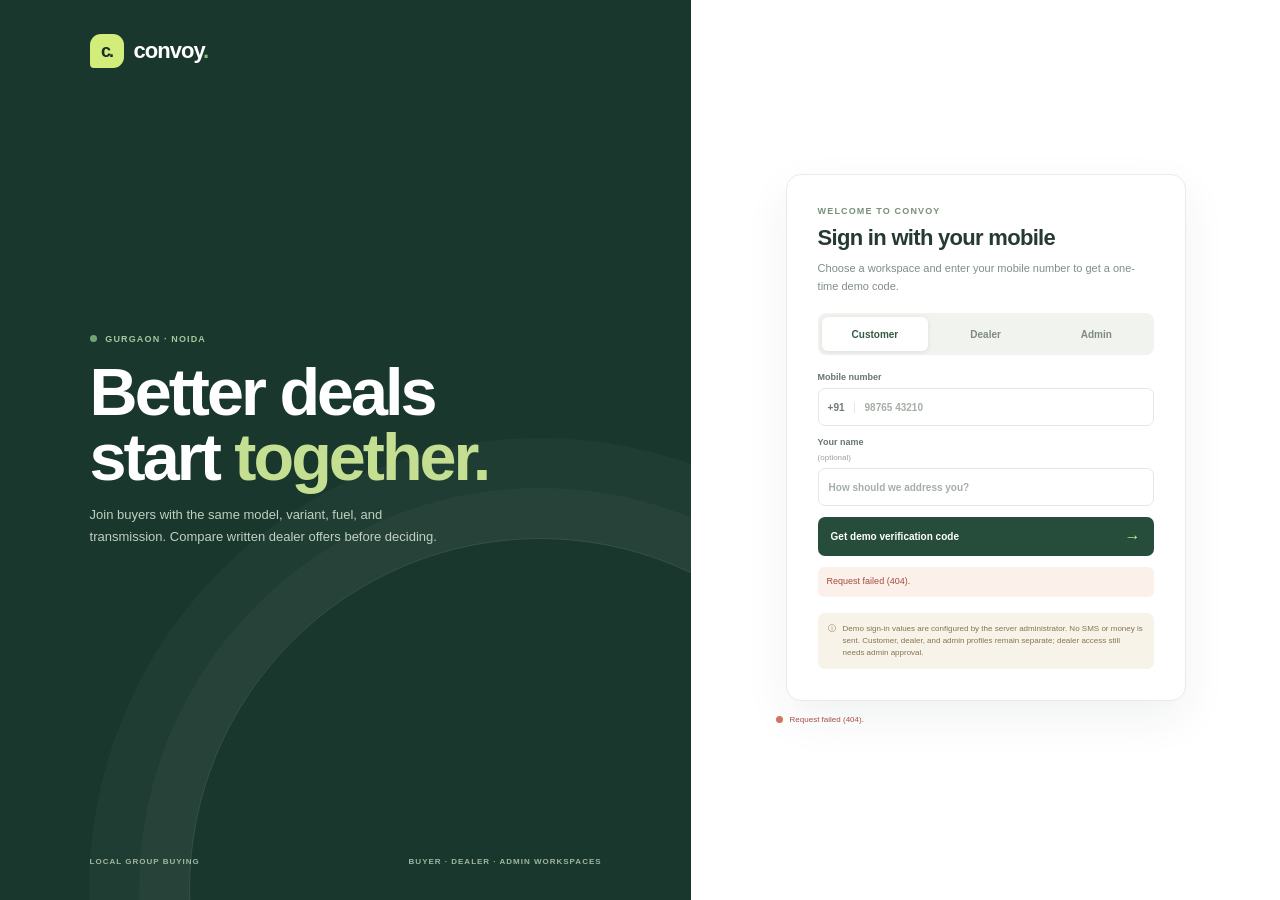
==== commit 9ebb2802: "fix: render MongoDB connection status correctly Correct the status message layout and refresh static" ====
--- a/portal.html
+++ b/portal.html
@@ -6,8 +6,8 @@
     <meta name="theme-color" content="#172d29" />
     <meta name="description" content="Bring compatible local car buyers together and compare itemized dealer offers." />
     <title>Convoy | Group car buying</title>
-    <link rel="stylesheet" href="/portal.css" />
-    <script src="/portal.js" defer></script>
+    <link rel="stylesheet" href="/portal.css?v=3" />
+    <script src="/portal.js?v=2" defer></script>
   </head>
   <body>
     <main id="loginScreen" class="login-layout">
@@ -49,7 +49,7 @@
           <p id="loginMessage" class="message" role="status" aria-live="polite"></p>
           <div class="demo-disclaimer"><span aria-hidden="true">ⓘ</span><span>Demo sign-in values are configured by the server administrator. No SMS or money is sent. Customer, dealer, and admin profiles remain separate; dealer access still needs admin approval.</span></div>
         </div>
-        <p id="databaseStatus" class="database-status"><span></span> Checking MongoDB connection…</p>
+        <p id="databaseStatus" class="database-status"><span aria-hidden="true"></span><span id="databaseStatusMessage">Checking MongoDB connection…</span></p>
       </section>
     </main>
 
@@ -87,6 +87,27 @@
             <article class="stat-card"><span class="stat-label">MY ACTIVE GROUPS</span><div><b id="customerActiveCount">0</b><span class="stat-icon mint">♙</span></div><small>Requests joined or created</small></article>
             <article class="stat-card"><span class="stat-label">PUBLIC GROUPS</span><div><b id="customerGroupCount">0</b><span class="stat-icon peach">⌁</span></div><small>Compatible local buyers</small></article>
             <article class="stat-card accent-stat"><span class="stat-label">DEMO ENTRY FEE</span><div><b>₹500</b><span class="stat-icon lime">✓</span></div><small>Per active membership</small></article>
+          </section>
+
+          <section class="panel profile-panel" aria-labelledby="customerProfileTitle">
+            <div class="panel-heading">
+              <div><p class="eyebrow">CUSTOMER DETAILS</p><h2 id="customerProfileTitle">Complete your profile</h2></div>
+              <span id="profileCompletionLabel" class="count-pill">0% complete</span>
+            </div>
+            <div class="profile-progress" role="progressbar" aria-label="Profile completion" aria-valuemin="0" aria-valuemax="100" aria-valuenow="0"><span id="profileProgressBar"></span></div>
+            <p class="panel-description">Add your name, Aadhaar, and PAN details. Aadhaar and PAN are encrypted in storage and only their masked endings are shown after saving.</p>
+            <form id="customerProfileForm" class="form-stack profile-form">
+              <label>Full name<input id="profileFullName" maxlength="80" autocomplete="name" required placeholder="As shown on your identity documents" /></label>
+              <div class="form-row">
+                <label>Aadhaar number<input id="profileAadhaar" type="password" inputmode="numeric" autocomplete="off" maxlength="12" pattern="[0-9]{12}" placeholder="12 digits" /></label>
+                <label>PAN number<input id="profilePan" type="password" autocomplete="off" maxlength="10" pattern="[A-Za-z]{5}[0-9]{4}[A-Za-z]" placeholder="e.g. ABCDE1234F" /></label>
+              </div>
+              <p id="aadhaarProfileHint" class="profile-field-hint"></p>
+              <p id="panProfileHint" class="profile-field-hint"></p>
+              <p class="profile-privacy-note">Demo only: details are not verified and no document images are uploaded. Use test data; don’t submit real identity numbers unless this service is approved for handling them.</p>
+              <button class="submit-button" type="submit">Save profile details <span>→</span></button>
+              <p id="customerProfileMessage" class="profile-feedback" role="status" aria-live="polite"></p>
+            </form>
           </section>
 
           <section class="customer-grid">
--- a/portal.css
+++ b/portal.css
@@ -66,10 +66,11 @@
 .message.error:not(:empty) { background: #fcf0eb; }
 .demo-disclaimer { display: flex; gap: 7px; margin-top: 16px; padding: 10px; border-radius: 7px; background: #f7f3e8; color: #867451; font-size: 8px; line-height: 1.5; }
 .demo-disclaimer b { color: #6e5c32; }
-.database-status { display: flex; max-width: 420px; align-items: flex-start; gap: 7px; margin: 13px 0 0; color: #a65045; font-size: 8px; line-height: 1.5; }
-.database-status > span { width: 7px; height: 7px; flex: none; margin-top: 2px; border-radius: 50%; background: #cf7560; }
+.database-status { display: flex; width: 100%; max-width: 420px; align-items: flex-start; gap: 7px; margin: 13px 0 0; color: #a65045; font-size: 8px; line-height: 1.5; }
+.database-status > span:first-child { width: 7px; height: 7px; flex: none; margin-top: 2px; border-radius: 50%; background: #cf7560; }
+.database-status > span:last-child { flex: 1; min-width: 0; }
 .database-status.connected { color: #63806a; }
-.database-status.connected > span { background: #6baa74; }
+.database-status.connected > span:first-child { background: #6baa74; }
 
 .workspace { min-height: 100vh; }
 .sidebar { position: fixed; inset: 0 auto 0 0; z-index: 3; display: flex; width: 225px; flex-direction: column; padding: 25px 18px 17px; background: var(--forest); color: #fff; }
@@ -381,6 +382,15 @@
 .admin-message.error { color: #a34b3f; }
 .admin-message.error.form-message:not(:empty) { background: #fcf0eb; }
 .support-panel { margin-top: 13px; }
+.profile-panel { margin-bottom: 13px; }
+.profile-progress { height: 5px; overflow: hidden; margin: 11px 0 8px; border-radius: 5px; background: #edf1ea; }
+.profile-progress > span { display: block; width: 0; height: 100%; border-radius: inherit; background: #91b379; transition: width .2s ease; }
+.profile-form { max-width: 720px; margin: 12px 0 0; }
+.profile-field-hint { margin: -5px 0 0; color: #78877c; font-size: 8px; }
+.profile-privacy-note { margin: 0; padding: 8px; border-radius: 6px; background: #f7f3e7; color: #806f48; font-size: 8px; line-height: 1.5; }
+.profile-feedback { min-height: 0; margin: 0; color: #557a59; font-size: 8px; line-height: 1.5; }
+.profile-feedback:not(:empty) { padding: 7px 8px; border-radius: 5px; background: #edf5e9; }
+.profile-feedback.error { background: #fcf0eb; color: #a34b3f; }
 .support-form { max-width: 720px; margin: 12px 0; }
 .form-stack textarea, .issue-admin-controls textarea { width: 100%; min-height: 55px; padding: 8px 10px; resize: vertical; border: 1px solid #e3e9e1; border-radius: 7px; outline: none; color: #34473b; font: inherit; font-size: 9px; }
 .form-stack textarea:focus, .issue-admin-controls textarea:focus { border-color: #9cbe91; box-shadow: 0 0 0 3px #95b9851c; }
